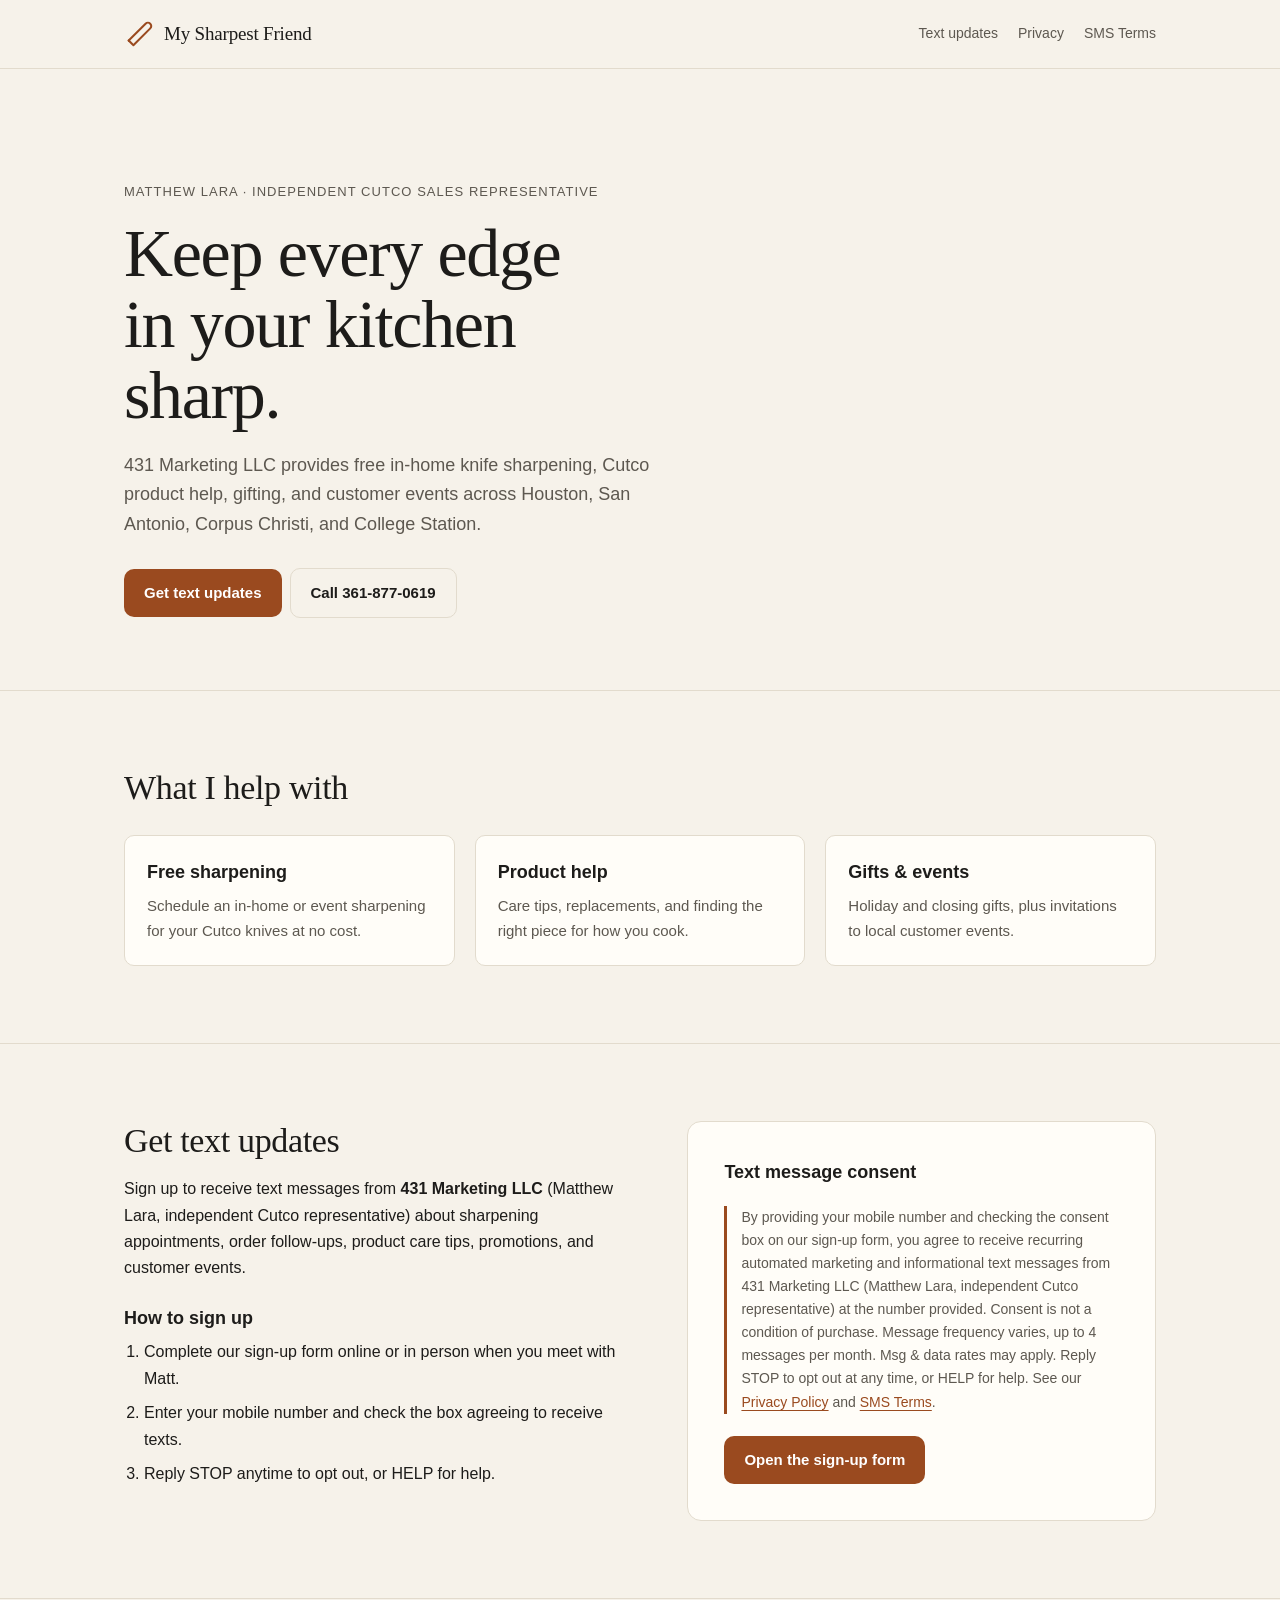
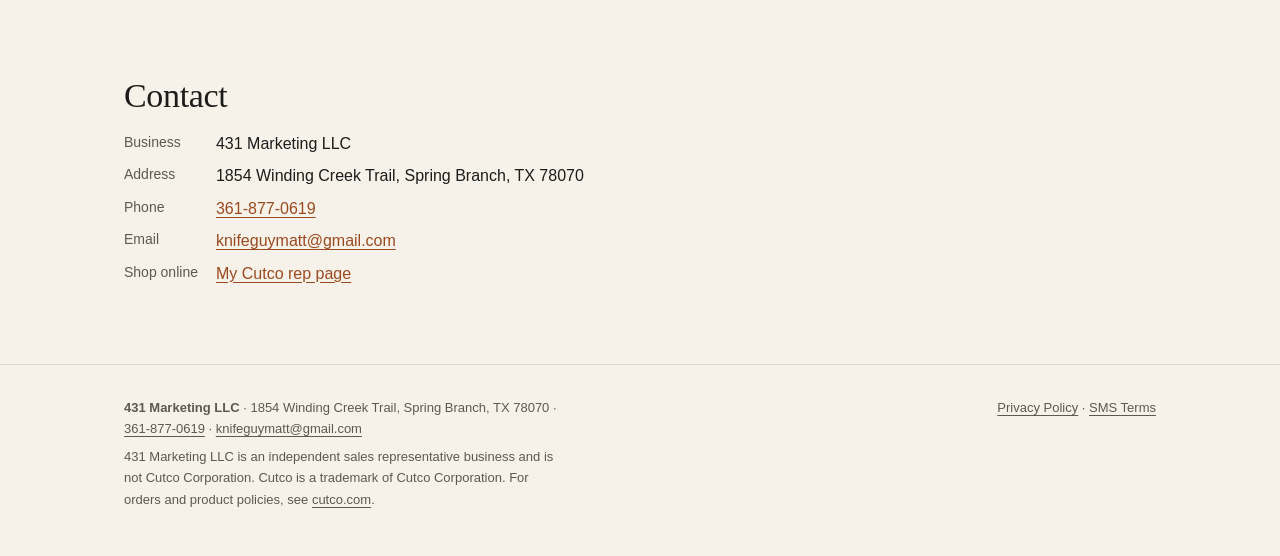
==== index.html @ ad8ec01a "Initial compliance site" ====
<!doctype html>
<html lang="en"><head><meta charset="utf-8"><meta name="viewport" content="width=device-width,initial-scale=1">
<title>My Sharpest Friend | 431 Marketing LLC, Independent Cutco Representative</title><meta name="description" content="431 Marketing LLC: Matthew Lara, independent Cutco sales representative offering free knife sharpening, product help, and text updates.">
<link rel="icon" href="data:image/svg+xml,<svg viewBox='0 0 32 32' fill='none' aria-hidden='true'><path d='M5 26 L23 8 a3.5 3.5 0 0 1 5 5 L10 31' stroke='%239a4a1f' stroke-width='2.2' stroke-linecap='round' stroke-linejoin='round' transform='translate(0,-3)'/><path d='M5 23 l4 4' stroke='%239a4a1f' stroke-width='2.2' stroke-linecap='round'/></svg>">
<link rel="preconnect" href="https://api.fontshare.com"><link href="https://api.fontshare.com/v2/css?f[]=zodiak@500&f[]=satoshi@400,500,700&display=swap" rel="stylesheet">
<link rel="stylesheet" href="styles.css"></head><body>
<a class="skip" href="#main">Skip to content</a>
<header class="site-header"><div class="wrap">
<a class="brand" href="index.html" aria-label="My Sharpest Friend home"><svg viewBox="0 0 32 32" fill="none" aria-hidden="true"><path d="M5 26 L23 8 a3.5 3.5 0 0 1 5 5 L10 31" stroke="currentColor" stroke-width="2.2" stroke-linecap="round" stroke-linejoin="round" transform="translate(0,-3)"/><path d="M5 23 l4 4" stroke="currentColor" stroke-width="2.2" stroke-linecap="round"/></svg><span class="brand-name">My Sharpest Friend</span></a>
<nav aria-label="Main"><ul><li class="hide-sm"><a href="index.html#signup">Text updates</a></li><li><a href="privacy/index.html">Privacy</a></li><li><a href="sms-terms/index.html">SMS Terms</a></li></ul></nav>
</div></header>
<main id="main">
<div class="hero"><div class="wrap">
<p class="eyebrow">Matthew Lara · Independent Cutco Sales Representative</p>
<h1>Keep every edge in your kitchen sharp.</h1>
<p class="lede">431 Marketing LLC provides free in-home knife sharpening, Cutco product help, gifting, and customer events across Houston, San Antonio, Corpus Christi, and College Station.</p>
<a class="btn" href="#signup">Get text updates</a><a class="btn btn-ghost" href="tel:+13618770619">Call 361-877-0619</a>
</div></div>
<section><div class="wrap">
<h2>What I help with</h2>
<div class="grid-3">
<div class="card"><h3>Free sharpening</h3><p>Schedule an in-home or event sharpening for your Cutco knives at no cost.</p></div>
<div class="card"><h3>Product help</h3><p>Care tips, replacements, and finding the right piece for how you cook.</p></div>
<div class="card"><h3>Gifts &amp; events</h3><p>Holiday and closing gifts, plus invitations to local customer events.</p></div>
</div></div></section>
<section id="signup"><div class="wrap split">
<div>
<h2>Get text updates</h2>
<p>Sign up to receive text messages from <strong>431 Marketing LLC</strong> (Matthew Lara, independent Cutco representative) about sharpening appointments, order follow-ups, product care tips, promotions, and customer events.</p>
<h3 style="margin-top:22px">How to sign up</h3>
<ol class="steps">
<li>Complete our sign-up form online or in person when you meet with Matt.</li>
<li>Enter your mobile number and check the box agreeing to receive texts.</li>
<li>Reply STOP anytime to opt out, or HELP for help.</li>
</ol>
</div>
<div class="optin">
<h3>Text message consent</h3>
<p class="consent">By providing your mobile number and checking the consent box on our sign-up form, you agree to receive recurring automated marketing and informational text messages from 431 Marketing LLC (Matthew Lara, independent Cutco representative) at the number provided. Consent is not a condition of purchase. Message frequency varies, up to 4 messages per month. Msg &amp; data rates may apply. Reply STOP to opt out at any time, or HELP for help. See our <a href="privacy/index.html">Privacy Policy</a> and <a href="sms-terms/index.html">SMS Terms</a>.</p>
<a class="btn" href="#signup" id="signup-link">Open the sign-up form</a>
</div>
</div></section>
<section><div class="wrap">
<h2>Contact</h2>
<dl class="contact">
<dt>Business</dt><dd>431 Marketing LLC</dd>
<dt>Address</dt><dd>1854 Winding Creek Trail, Spring Branch, TX 78070</dd>
<dt>Phone</dt><dd><a href="tel:+13618770619">361-877-0619</a></dd>
<dt>Email</dt><dd><a href="mailto:knifeguymatt@gmail.com">knifeguymatt@gmail.com</a></dd>
<dt>Shop online</dt><dd><a href="https://www.mycutcorep.com/matthewlara/">My Cutco rep page</a></dd>
</dl>
</div></section></main>
<footer><div class="wrap"><div>
<p><strong>431 Marketing LLC</strong> · 1854 Winding Creek Trail, Spring Branch, TX 78070 · <a href="tel:+13618770619">361-877-0619</a> · <a href="mailto:knifeguymatt@gmail.com">knifeguymatt@gmail.com</a></p>
<p>431 Marketing LLC is an independent sales representative business and is not Cutco Corporation. Cutco is a trademark of Cutco Corporation. For orders and product policies, see <a href="https://www.cutco.com">cutco.com</a>.</p>
</div><div><a href="privacy/index.html">Privacy Policy</a> · <a href="sms-terms/index.html">SMS Terms</a></div></div></footer>
</body></html>
---- styles.css ----
:root {
  --bg: #f6f2ea;
  --surface: #fffdf8;
  --ink: #1d1c1a;
  --muted: #5d5850;
  --line: #e2dbcd;
  --accent: #9a4a1f;
  --accent-ink: #ffffff;
  --steel: #2d3134;
  --radius: 10px;
  --font-display: "Zodiak", Georgia, serif;
  --font-body: "Satoshi", "Helvetica Neue", Arial, sans-serif;
  --wrap: 1080px;
}
@media (prefers-color-scheme: dark) {
  :root {
    --bg: #171615;
    --surface: #201f1d;
    --ink: #f1ece3;
    --muted: #b3aca0;
    --line: #34312d;
    --accent: #e08a55;
    --accent-ink: #1a1410;
    --steel: #0f1011;
  }
}
* { box-sizing: border-box; }
html { -webkit-text-size-adjust: 100%; }
body {
  margin: 0;
  background: var(--bg);
  color: var(--ink);
  font: 16px/1.65 var(--font-body);
}
a { color: var(--accent); text-underline-offset: 3px; }
a:hover { text-decoration-thickness: 2px; }
:focus-visible { outline: 2px solid var(--accent); outline-offset: 3px; border-radius: 4px; }
.wrap { max-width: var(--wrap); margin: 0 auto; padding: 0 24px; }
.skip { position: absolute; left: -999px; }
.skip:focus { left: 16px; top: 16px; background: var(--surface); padding: 8px 12px; z-index: 10; }

/* Header */
.site-header { border-bottom: 1px solid var(--line); background: var(--bg); position: sticky; top: 0; z-index: 5; }
.site-header .wrap { display: flex; align-items: center; justify-content: space-between; gap: 16px; min-height: 68px; }
.brand { display: flex; align-items: center; gap: 10px; color: var(--ink); text-decoration: none; }
.brand svg { width: 30px; height: 30px; color: var(--accent); flex: none; }
.brand-name { font-family: var(--font-display); font-size: 19px; font-weight: 500; letter-spacing: -0.01em; }
nav ul { display: flex; gap: 20px; list-style: none; margin: 0; padding: 0; font-size: 14px; }
nav a { color: var(--muted); text-decoration: none; }
nav a:hover, nav a[aria-current="page"] { color: var(--ink); }

/* Hero */
.hero { padding: clamp(56px, 9vw, 112px) 0 clamp(40px, 6vw, 72px); }
.eyebrow { font-size: 13px; letter-spacing: 0.08em; text-transform: uppercase; color: var(--muted); margin: 0 0 16px; }
.hero h1 { font-family: var(--font-display); font-weight: 500; font-size: clamp(38px, 6vw, 68px); line-height: 1.04; letter-spacing: -0.02em; margin: 0 0 20px; max-width: 14ch; }
.hero p.lede { font-size: 18px; color: var(--muted); max-width: 56ch; margin: 0 0 28px; }
.btn { display: inline-block; background: var(--accent); color: var(--accent-ink); padding: 12px 20px; border-radius: var(--radius); text-decoration: none; font-weight: 600; font-size: 15px; }
.btn:hover { filter: brightness(1.06); }
.btn-ghost { background: transparent; color: var(--ink); border: 1px solid var(--line); margin-left: 8px; }

/* Sections */
section { padding: clamp(40px, 6vw, 80px) 0; border-top: 1px solid var(--line); }
h2 { font-family: var(--font-display); font-weight: 500; font-size: clamp(26px, 3.2vw, 34px); line-height: 1.15; letter-spacing: -0.01em; margin: 0 0 16px; }
h3 { font-size: 18px; margin: 0 0 6px; }
.grid-3 { display: grid; grid-template-columns: repeat(3, 1fr); gap: 20px; margin-top: 28px; }
.card { background: var(--surface); border: 1px solid var(--line); border-radius: var(--radius); padding: 22px; }
.card p { margin: 0; color: var(--muted); font-size: 15px; }
.split { display: grid; grid-template-columns: 1.1fr 1fr; gap: 48px; align-items: start; }

/* Opt-in */
.optin { background: var(--surface); border: 1px solid var(--line); border-radius: 14px; padding: clamp(22px, 4vw, 36px); }
.consent { font-size: 14px; color: var(--muted); border-left: 3px solid var(--accent); padding-left: 14px; margin: 18px 0 22px; }
.steps { margin: 0; padding-left: 20px; }
.steps li { margin-bottom: 8px; }
dl.contact { margin: 0; display: grid; grid-template-columns: auto 1fr; gap: 6px 18px; }
dl.contact dt { color: var(--muted); font-size: 14px; }
dl.contact dd { margin: 0; }

/* Legal pages */
.doc { padding: clamp(40px, 7vw, 80px) 0; }
.doc .wrap { max-width: 760px; }
.doc h1 { font-family: var(--font-display); font-weight: 500; font-size: clamp(32px, 4.5vw, 44px); line-height: 1.1; margin: 0 0 8px; letter-spacing: -0.015em; }
.doc .updated { color: var(--muted); font-size: 14px; margin: 0 0 32px; }
.doc h2 { font-family: var(--font-body); font-size: 19px; font-weight: 700; letter-spacing: 0; margin: 32px 0 8px; }
.doc p, .doc li { max-width: 68ch; }
.doc .callout { background: var(--surface); border: 1px solid var(--line); border-radius: var(--radius); padding: 16px 18px; }

/* Footer */
footer { border-top: 1px solid var(--line); padding: 32px 0 40px; font-size: 13px; color: var(--muted); }
footer .wrap { display: flex; flex-wrap: wrap; justify-content: space-between; gap: 16px; }
footer a { color: var(--muted); }
footer p { margin: 0 0 6px; max-width: 60ch; }

@media (max-width: 760px) {
  .grid-3, .split { grid-template-columns: 1fr; gap: 20px; }
  nav ul { gap: 14px; font-size: 13px; }
  .brand-name { font-size: 17px; }
  .btn-ghost { margin: 10px 0 0; }
}
@media (max-width: 420px) {
  nav .hide-sm { display: none; }
}
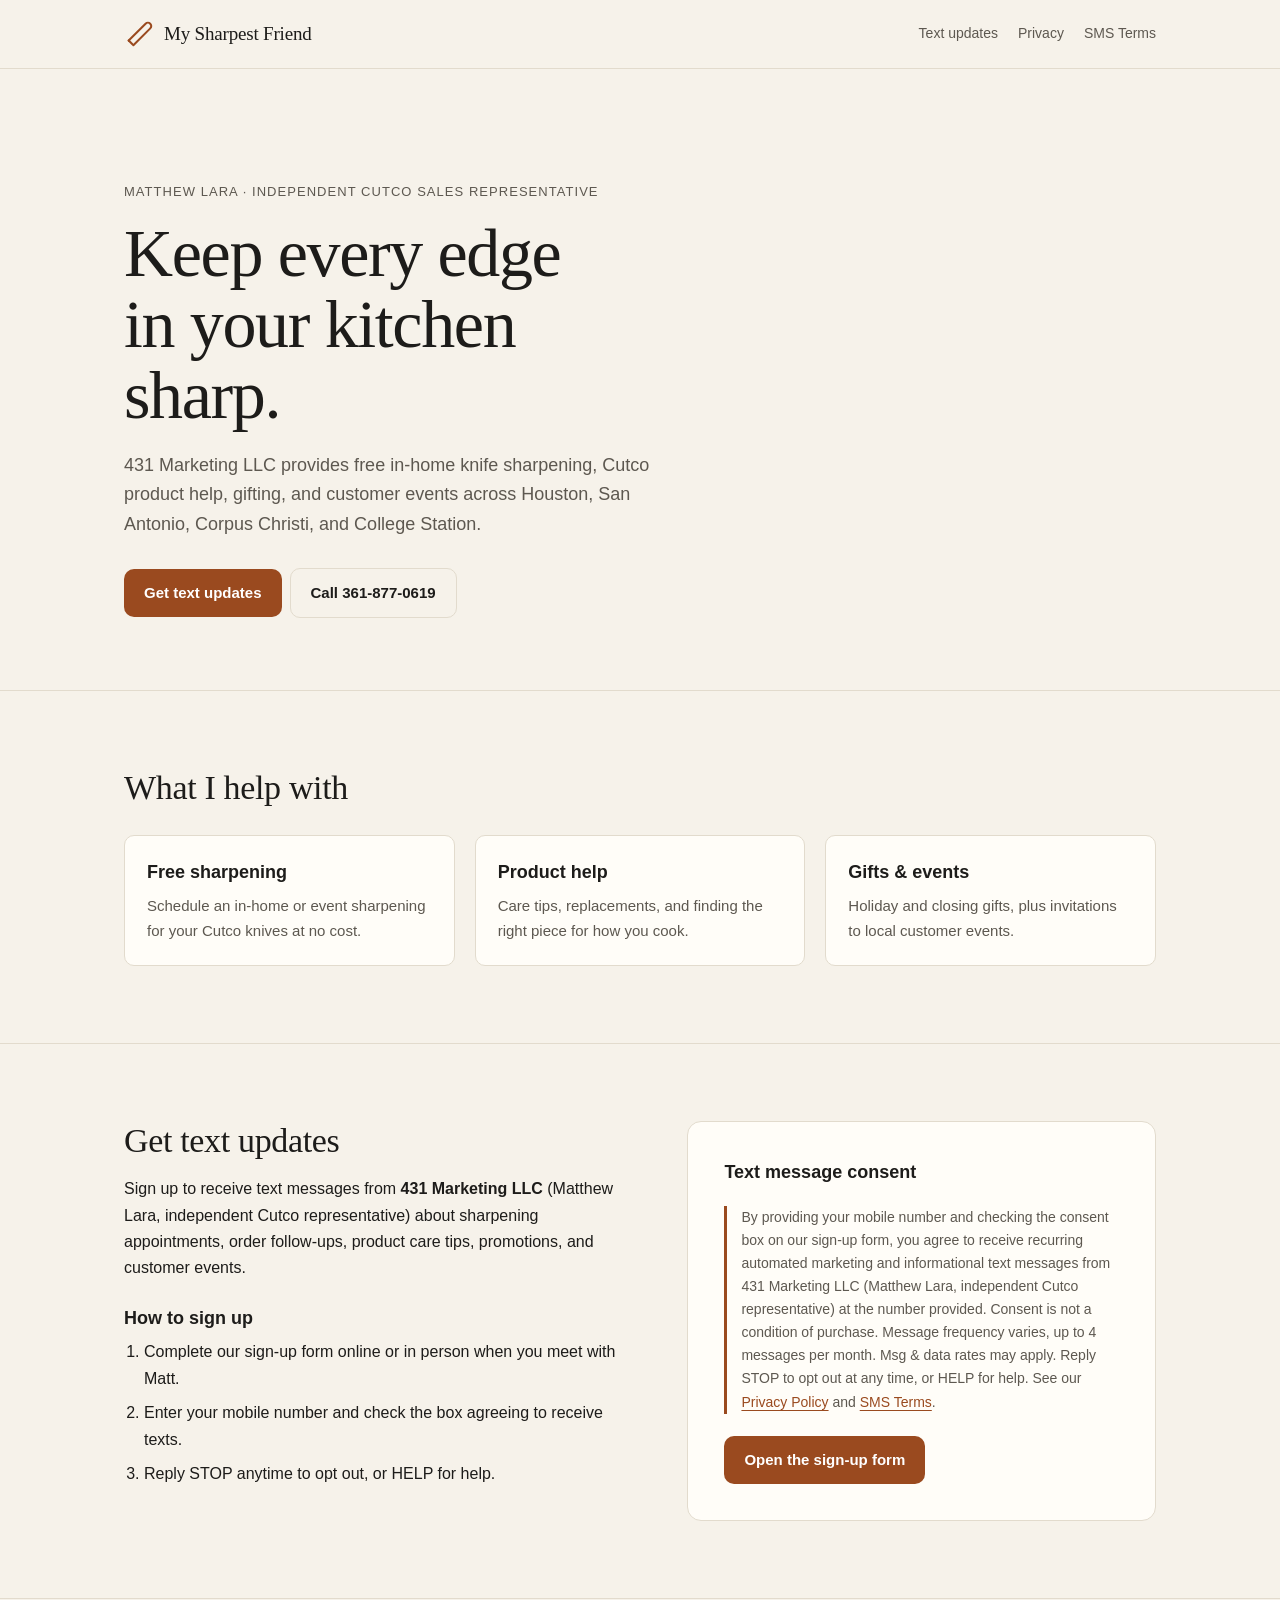
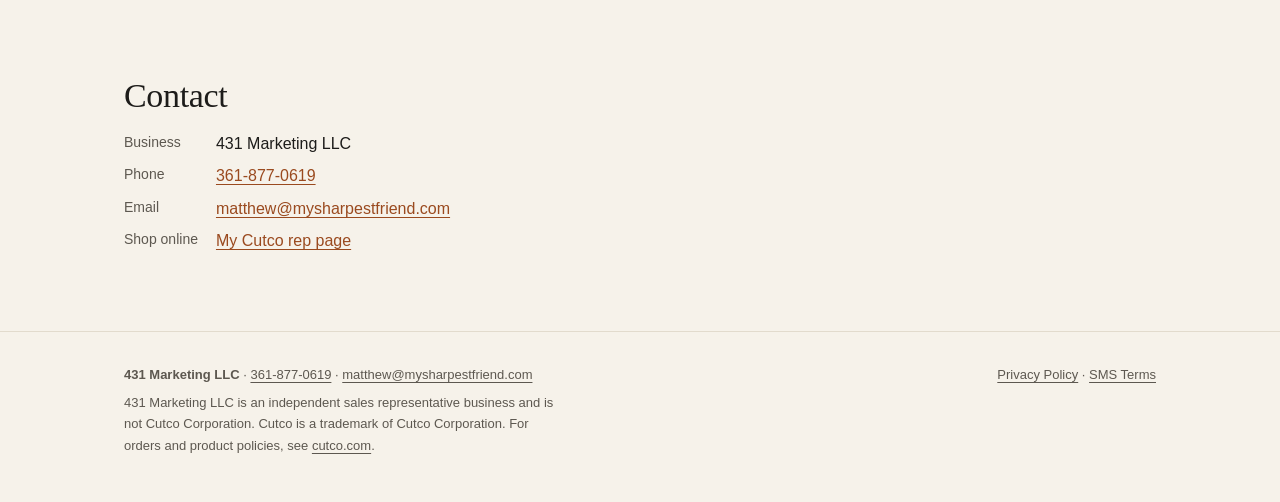
==== commit c3d9797c: "Remove address, update email" ====
--- a/index.html
+++ b/index.html
@@ -44,14 +44,13 @@
 <h2>Contact</h2>
 <dl class="contact">
 <dt>Business</dt><dd>431 Marketing LLC</dd>
-<dt>Address</dt><dd>1854 Winding Creek Trail, Spring Branch, TX 78070</dd>
 <dt>Phone</dt><dd><a href="tel:+13618770619">361-877-0619</a></dd>
-<dt>Email</dt><dd><a href="mailto:knifeguymatt@gmail.com">knifeguymatt@gmail.com</a></dd>
+<dt>Email</dt><dd><a href="mailto:matthew@mysharpestfriend.com">matthew@mysharpestfriend.com</a></dd>
 <dt>Shop online</dt><dd><a href="https://www.mycutcorep.com/matthewlara/">My Cutco rep page</a></dd>
 </dl>
 </div></section></main>
 <footer><div class="wrap"><div>
-<p><strong>431 Marketing LLC</strong> · 1854 Winding Creek Trail, Spring Branch, TX 78070 · <a href="tel:+13618770619">361-877-0619</a> · <a href="mailto:knifeguymatt@gmail.com">knifeguymatt@gmail.com</a></p>
+<p><strong>431 Marketing LLC</strong> · <a href="tel:+13618770619">361-877-0619</a> · <a href="mailto:matthew@mysharpestfriend.com">matthew@mysharpestfriend.com</a></p>
 <p>431 Marketing LLC is an independent sales representative business and is not Cutco Corporation. Cutco is a trademark of Cutco Corporation. For orders and product policies, see <a href="https://www.cutco.com">cutco.com</a>.</p>
 </div><div><a href="privacy/index.html">Privacy Policy</a> · <a href="sms-terms/index.html">SMS Terms</a></div></div></footer>
 </body></html>
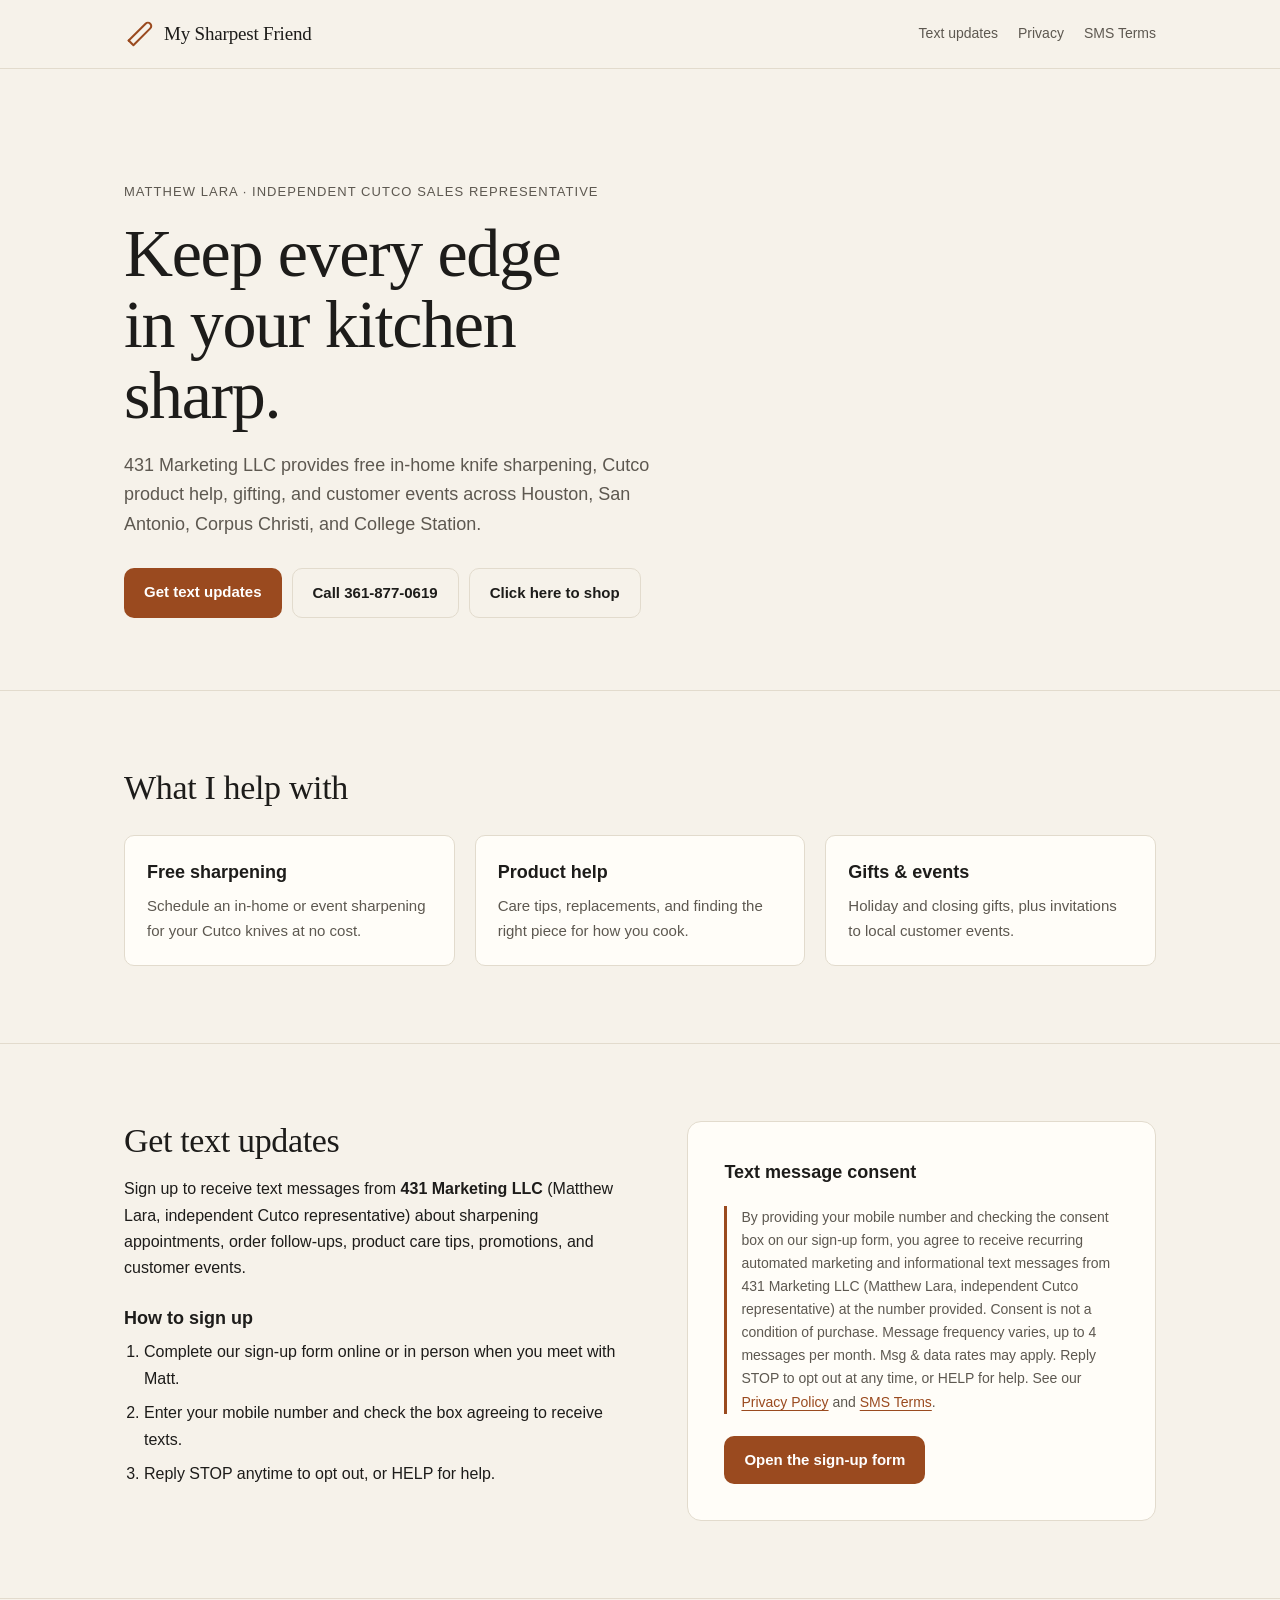
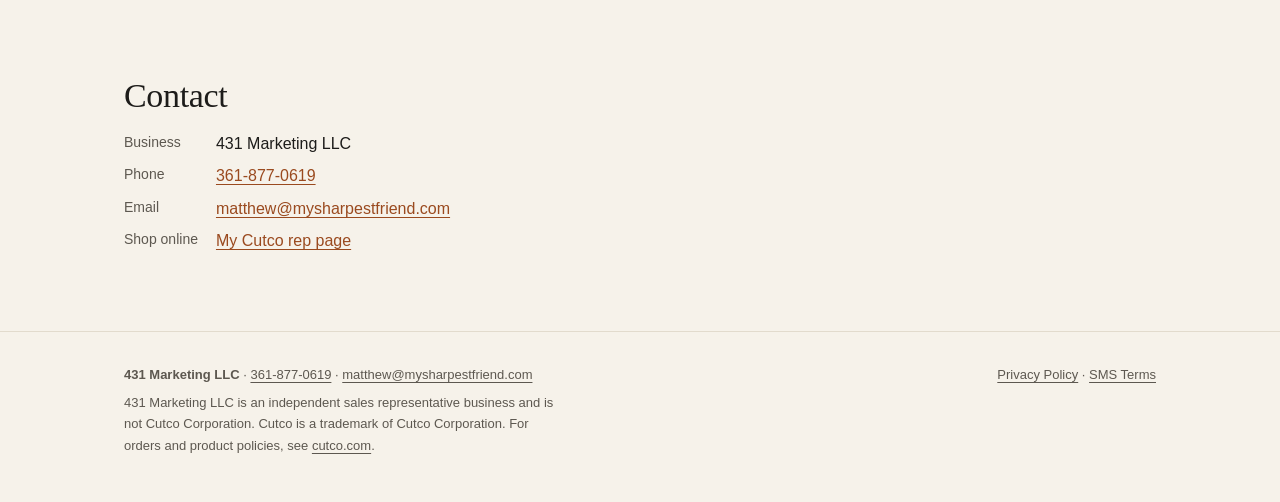
==== commit 8b78386d: "Add shop button" ====
--- a/index.html
+++ b/index.html
@@ -14,7 +14,7 @@
 <p class="eyebrow">Matthew Lara · Independent Cutco Sales Representative</p>
 <h1>Keep every edge in your kitchen sharp.</h1>
 <p class="lede">431 Marketing LLC provides free in-home knife sharpening, Cutco product help, gifting, and customer events across Houston, San Antonio, Corpus Christi, and College Station.</p>
-<a class="btn" href="#signup">Get text updates</a><a class="btn btn-ghost" href="tel:+13618770619">Call 361-877-0619</a>
+<div class="cta-row"><a class="btn" href="#signup">Get text updates</a><a class="btn btn-ghost" href="tel:+13618770619">Call 361-877-0619</a><a class="btn btn-ghost" href="https://www.mycutcorep.com/matthewlara/" target="_blank" rel="noopener">Click here to shop</a></div>
 </div></div>
 <section><div class="wrap">
 <h2>What I help with</h2>
--- a/styles.css
+++ b/styles.css
@@ -56,7 +56,8 @@
 .hero p.lede { font-size: 18px; color: var(--muted); max-width: 56ch; margin: 0 0 28px; }
 .btn { display: inline-block; background: var(--accent); color: var(--accent-ink); padding: 12px 20px; border-radius: var(--radius); text-decoration: none; font-weight: 600; font-size: 15px; }
 .btn:hover { filter: brightness(1.06); }
-.btn-ghost { background: transparent; color: var(--ink); border: 1px solid var(--line); margin-left: 8px; }
+.btn-ghost { background: transparent; color: var(--ink); border: 1px solid var(--line); }
+.cta-row { display: flex; flex-wrap: wrap; gap: 10px; }
 
 /* Sections */
 section { padding: clamp(40px, 6vw, 80px) 0; border-top: 1px solid var(--line); }
@@ -95,7 +96,7 @@
   .grid-3, .split { grid-template-columns: 1fr; gap: 20px; }
   nav ul { gap: 14px; font-size: 13px; }
   .brand-name { font-size: 17px; }
-  .btn-ghost { margin: 10px 0 0; }
+  .cta-row .btn { flex: 1 1 100%; text-align: center; }
 }
 @media (max-width: 420px) {
   nav .hide-sm { display: none; }
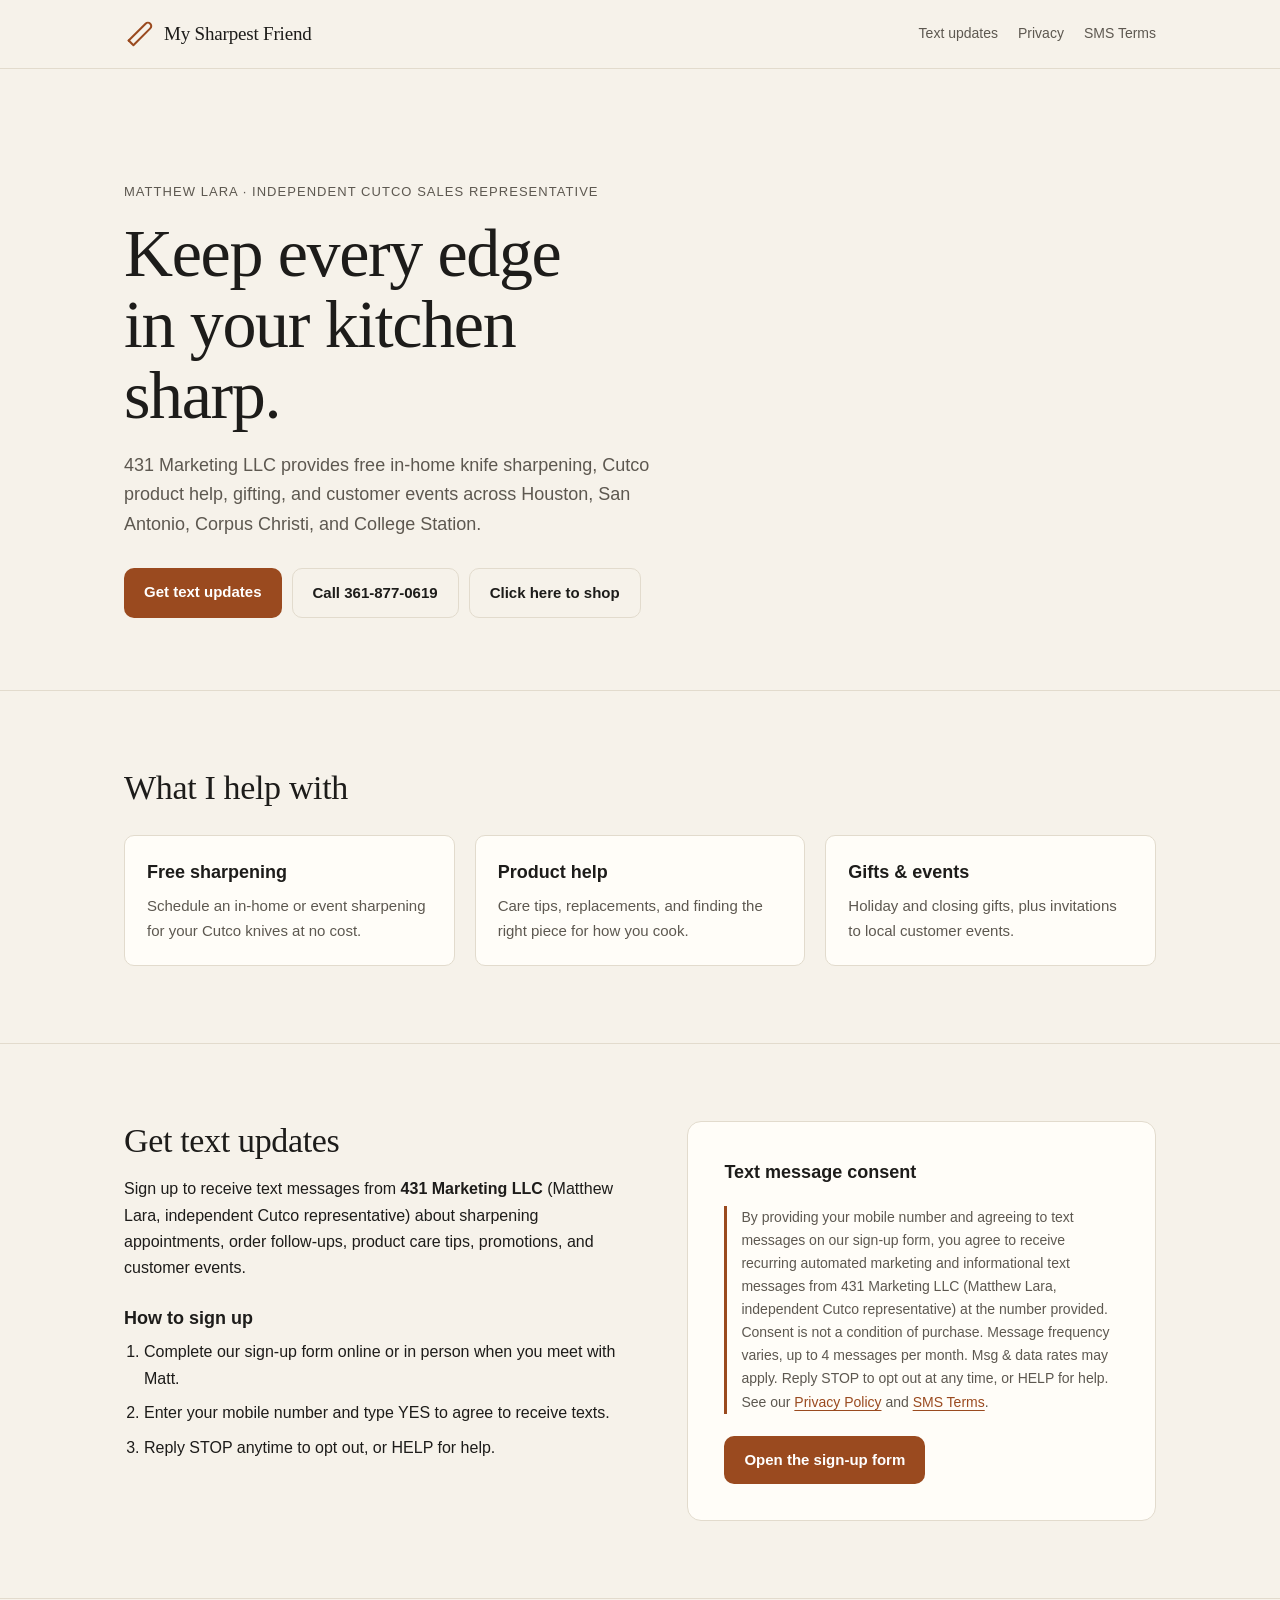
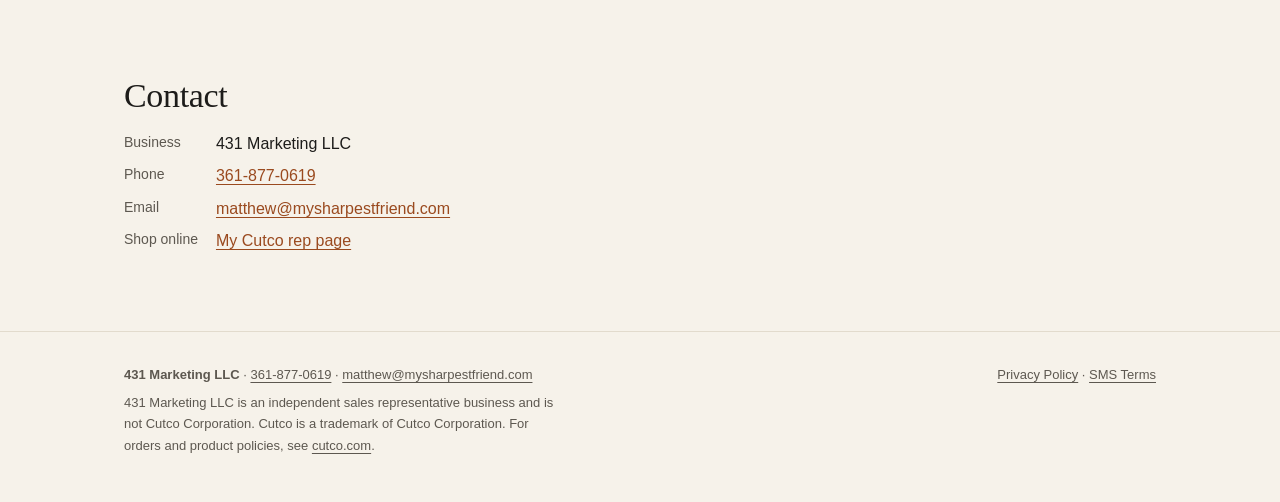
==== commit 03dc13ad: "Link Google sign-up form" ====
--- a/index.html
+++ b/index.html
@@ -30,14 +30,14 @@
 <h3 style="margin-top:22px">How to sign up</h3>
 <ol class="steps">
 <li>Complete our sign-up form online or in person when you meet with Matt.</li>
-<li>Enter your mobile number and check the box agreeing to receive texts.</li>
+<li>Enter your mobile number and type YES to agree to receive texts.</li>
 <li>Reply STOP anytime to opt out, or HELP for help.</li>
 </ol>
 </div>
 <div class="optin">
 <h3>Text message consent</h3>
-<p class="consent">By providing your mobile number and checking the consent box on our sign-up form, you agree to receive recurring automated marketing and informational text messages from 431 Marketing LLC (Matthew Lara, independent Cutco representative) at the number provided. Consent is not a condition of purchase. Message frequency varies, up to 4 messages per month. Msg &amp; data rates may apply. Reply STOP to opt out at any time, or HELP for help. See our <a href="privacy/index.html">Privacy Policy</a> and <a href="sms-terms/index.html">SMS Terms</a>.</p>
-<a class="btn" href="#signup" id="signup-link">Open the sign-up form</a>
+<p class="consent">By providing your mobile number and agreeing to text messages on our sign-up form, you agree to receive recurring automated marketing and informational text messages from 431 Marketing LLC (Matthew Lara, independent Cutco representative) at the number provided. Consent is not a condition of purchase. Message frequency varies, up to 4 messages per month. Msg &amp; data rates may apply. Reply STOP to opt out at any time, or HELP for help. See our <a href="privacy/index.html">Privacy Policy</a> and <a href="sms-terms/index.html">SMS Terms</a>.</p>
+<a class="btn" href="https://docs.google.com/forms/d/e/1FAIpQLSchUeW9o3C1Ww6OUBoqAHdiRgvCnPg4URy-wOycFFFiSqxeZg/viewform" id="signup-link" target="_blank" rel="noopener">Open the sign-up form</a>
 </div>
 </div></section>
 <section><div class="wrap">
